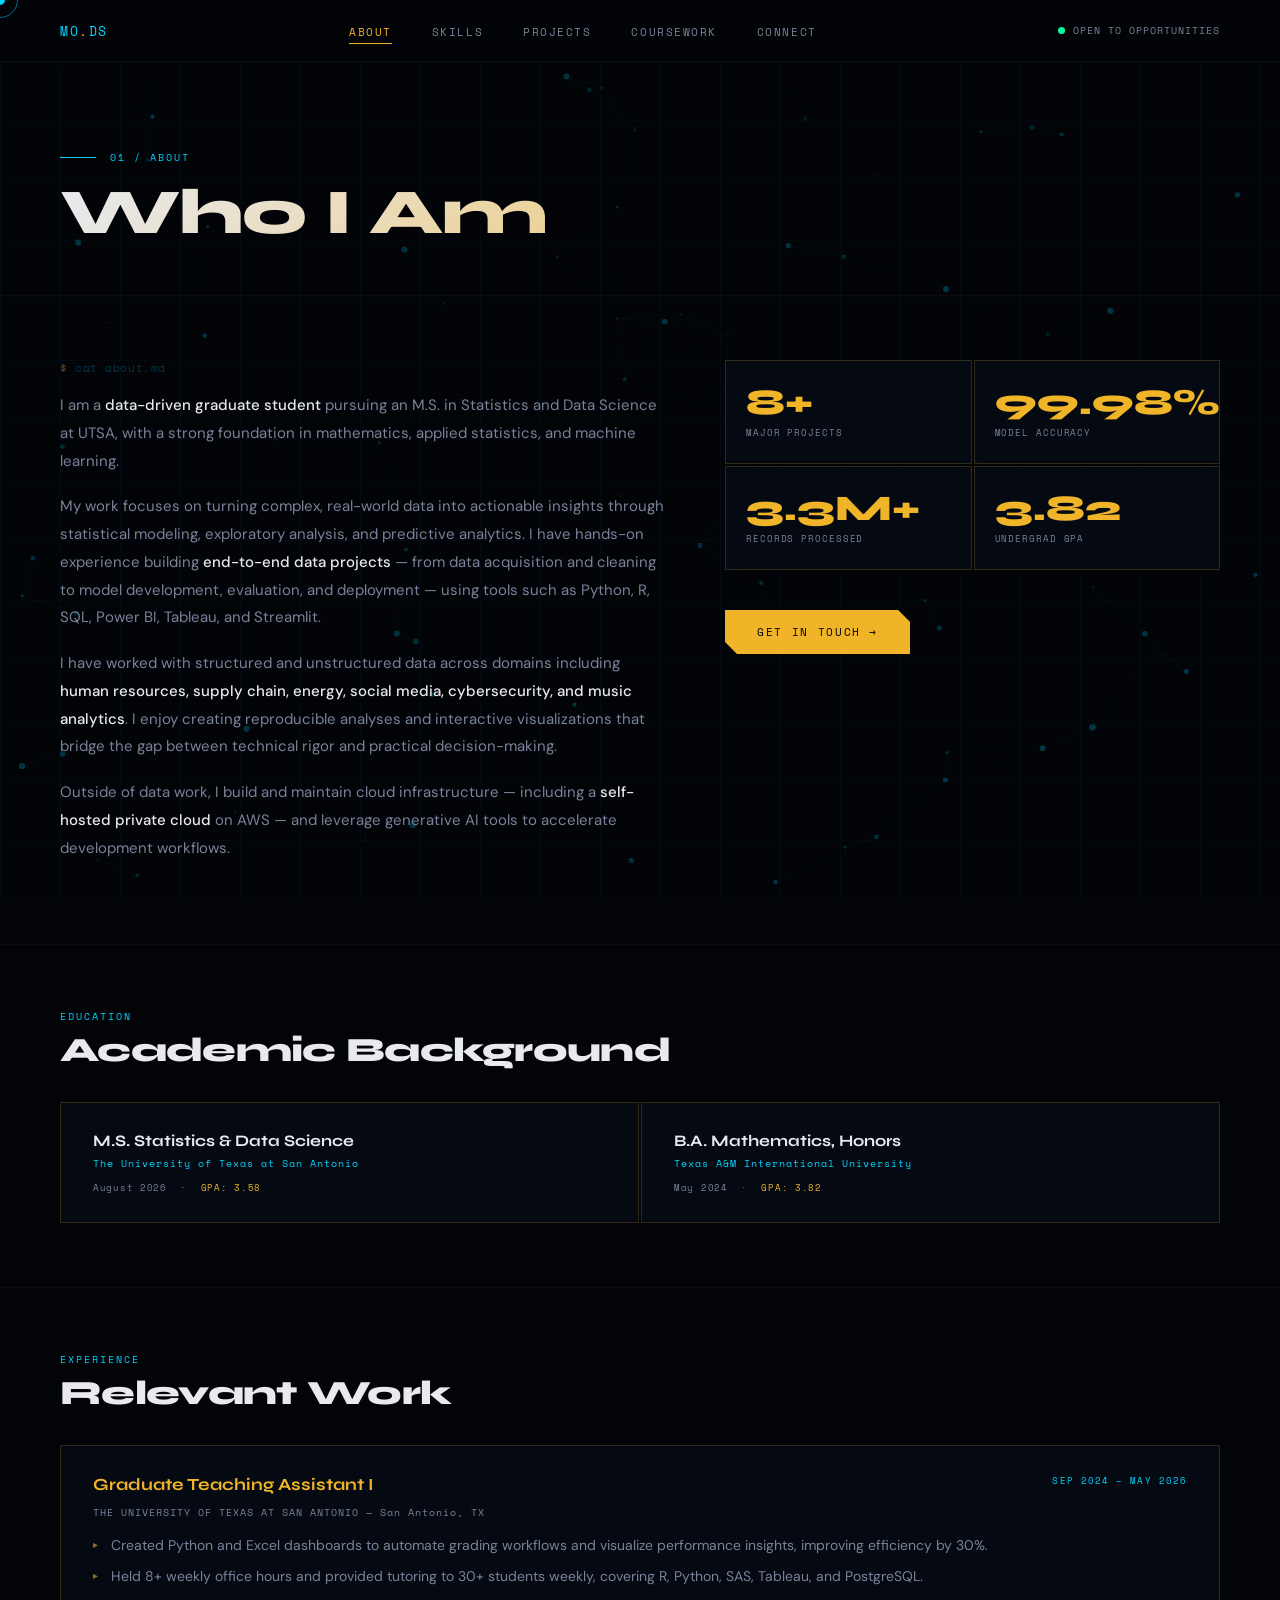
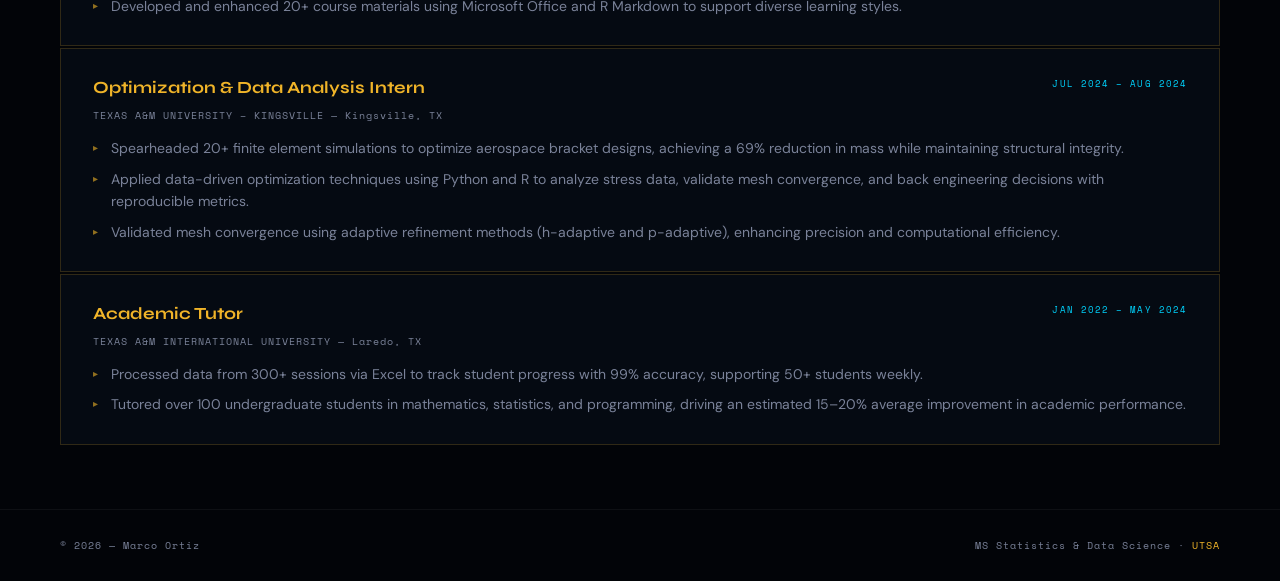
==== about.html @ 752fb4c9 "Add files via upload" ====
<!DOCTYPE html>
<html lang="en">
<head>
<meta charset="UTF-8">
<meta name="viewport" content="width=device-width, initial-scale=1.0">
<title>About — Marco Ortiz</title>
<link rel="stylesheet" href="style.css">
<style>
.about-grid { display: grid; grid-template-columns: 1.1fr 0.9fr; gap: 60px; align-items: start; }
.about-text p { font-size: 15px; line-height: 1.85; color: var(--text-dim); margin-bottom: 18px; }
.about-text p strong { color: var(--text); font-weight: 500; }

.stat-grid { display: grid; grid-template-columns: 1fr 1fr; gap: 2px; margin-bottom: 32px; }
.stat-card {
  background: var(--card-bg); border: 1px solid var(--border); padding: 24px 20px;
  position: relative; overflow: hidden; transition: border-color 0.3s;
}
.stat-card::before {
  content: ''; position: absolute; top: 0; left: 0; right: 0; height: 1px;
  background: linear-gradient(90deg, transparent, var(--gold), transparent);
  opacity: 0; transition: opacity 0.3s;
}
.stat-card:hover { border-color: rgba(240,180,41,0.35); }
.stat-card:hover::before { opacity: 1; }
.stat-num { font-family: 'Syne', sans-serif; font-size: 36px; font-weight: 800; color: var(--gold); line-height: 1; margin-bottom: 5px; }
.stat-desc { font-family: 'Space Mono', monospace; font-size: 9px; color: var(--text-dim); letter-spacing: 0.1em; text-transform: uppercase; }

/* Experience timeline */
.timeline { display: flex; flex-direction: column; gap: 2px; }
.tl-item {
  background: var(--card-bg); border: 1px solid var(--border);
  padding: 28px 32px; position: relative; overflow: hidden;
  transition: border-color 0.3s;
}
.tl-item::before {
  content: ''; position: absolute; left: 0; top: 0; bottom: 0; width: 3px;
  background: linear-gradient(180deg, var(--gold), var(--cyan));
  opacity: 0; transition: opacity 0.3s;
}
.tl-item:hover { border-color: rgba(240,180,41,0.3); }
.tl-item:hover::before { opacity: 1; }
.tl-header { display: flex; justify-content: space-between; align-items: flex-start; gap: 20px; margin-bottom: 10px; flex-wrap: wrap; }
.tl-role { font-family: 'Syne', sans-serif; font-size: 17px; font-weight: 700; color: var(--gold); }
.tl-date { font-family: 'Space Mono', monospace; font-size: 9px; color: var(--cyan); letter-spacing: 0.12em; white-space: nowrap; }
.tl-org { font-family: 'Space Mono', monospace; font-size: 10px; color: var(--text-dim); letter-spacing: 0.1em; margin-bottom: 14px; }
.tl-bullets { list-style: none; display: flex; flex-direction: column; gap: 8px; }
.tl-bullets li { font-size: 14px; line-height: 1.6; color: var(--text-dim); padding-left: 18px; position: relative; }
.tl-bullets li::before { content: '▸'; position: absolute; left: 0; color: var(--gold); opacity: 0.6; font-size: 10px; top: 3px; }

/* edu cards */
.edu-grid { display: grid; grid-template-columns: 1fr 1fr; gap: 2px; }
.edu-card {
  background: var(--card-bg); border: 1px solid var(--border); padding: 28px 32px;
  transition: border-color 0.3s;
}
.edu-card:hover { border-color: rgba(0,212,255,0.3); }
.edu-degree { font-family: 'Syne', sans-serif; font-size: 16px; font-weight: 700; color: var(--text); margin-bottom: 6px; }
.edu-school { font-family: 'Space Mono', monospace; font-size: 10px; color: var(--cyan); letter-spacing: 0.1em; margin-bottom: 10px; }
.edu-meta { font-family: 'Space Mono', monospace; font-size: 9px; color: var(--text-dim); letter-spacing: 0.08em; }
.edu-gpa { color: var(--gold); }

@media (max-width: 900px) {
  .about-grid, .edu-grid { grid-template-columns: 1fr; }
}
</style>
</head>
<body>
<canvas id="neural-canvas"></canvas>
<div class="grid-overlay"></div>
<div class="scanlines"></div>
<div class="cursor" id="cursor"></div>
<div class="cursor-ring" id="cursor-ring"></div>

<nav>
  <a href="index.html" class="nav-logo">MO<span>.</span>DS</a>
  <ul class="nav-links">
    <li><a href="about.html">About</a></li>
    <li><a href="skills.html">Skills</a></li>
    <li><a href="projects.html">Projects</a></li>
    <li><a href="coursework.html">Coursework</a></li>
    <li><a href="connect.html">Connect</a></li>
  </ul>
  <div class="status-dot"><div class="dot"></div>OPEN TO OPPORTUNITIES</div>
</nav>

<main>
  <div class="page-banner fade-in">
    <div class="eyebrow">01 / About</div>
    <h1>Who I Am</h1>
  </div>

  <!-- About + stats -->
  <div class="page-section fade-in">
    <div class="about-grid">
      <div class="about-text">
        <div class="terminal-line"><span class="prompt">$</span> cat about.md</div>
        <p>I am a <strong>data-driven graduate student</strong> pursuing an M.S. in Statistics and Data Science at UTSA, with a strong foundation in mathematics, applied statistics, and machine learning.</p>
        <p>My work focuses on turning complex, real-world data into actionable insights through statistical modeling, exploratory analysis, and predictive analytics. I have hands-on experience building <strong>end-to-end data projects</strong> — from data acquisition and cleaning to model development, evaluation, and deployment — using tools such as Python, R, SQL, Power BI, Tableau, and Streamlit.</p>
        <p>I have worked with structured and unstructured data across domains including <strong>human resources, supply chain, energy, social media, cybersecurity, and music analytics</strong>. I enjoy creating reproducible analyses and interactive visualizations that bridge the gap between technical rigor and practical decision-making.</p>
        <p>Outside of data work, I build and maintain cloud infrastructure — including a <strong>self-hosted private cloud</strong> on AWS — and leverage generative AI tools to accelerate development workflows.</p>
      </div>
      <div>
        <div class="stat-grid">
          <div class="stat-card"><div class="stat-num">8+</div><div class="stat-desc">Major Projects</div></div>
          <div class="stat-card"><div class="stat-num">99.98%</div><div class="stat-desc">Model Accuracy</div></div>
          <div class="stat-card"><div class="stat-num">3.3M+</div><div class="stat-desc">Records Processed</div></div>
          <div class="stat-card"><div class="stat-num">3.82</div><div class="stat-desc">Undergrad GPA</div></div>
        </div>
        <a href="connect.html" class="btn-primary" style="margin-top:8px">Get in Touch →</a>
      </div>
    </div>
  </div>

  <!-- Education -->
  <div class="page-section fade-in">
    <span class="section-label">Education</span>
    <h2 class="section-title">Academic Background</h2>
    <div class="edu-grid">
      <div class="edu-card">
        <div class="edu-degree">M.S. Statistics &amp; Data Science</div>
        <div class="edu-school">The University of Texas at San Antonio</div>
        <div class="edu-meta">August 2026 &nbsp;·&nbsp; <span class="edu-gpa">GPA: 3.58</span></div>
      </div>
      <div class="edu-card">
        <div class="edu-degree">B.A. Mathematics, Honors</div>
        <div class="edu-school">Texas A&amp;M International University</div>
        <div class="edu-meta">May 2024 &nbsp;·&nbsp; <span class="edu-gpa">GPA: 3.82</span></div>
      </div>
    </div>
  </div>

  <!-- Experience -->
  <div class="page-section fade-in">
    <span class="section-label">Experience</span>
    <h2 class="section-title">Relevant Work</h2>
    <div class="timeline">

      <div class="tl-item">
        <div class="tl-header">
          <div class="tl-role">Graduate Teaching Assistant I</div>
          <div class="tl-date">SEP 2024 – MAY 2026</div>
        </div>
        <div class="tl-org">THE UNIVERSITY OF TEXAS AT SAN ANTONIO — San Antonio, TX</div>
        <ul class="tl-bullets">
          <li>Created Python and Excel dashboards to automate grading workflows and visualize performance insights, improving efficiency by 30%.</li>
          <li>Held 8+ weekly office hours and provided tutoring to 30+ students weekly, covering R, Python, SAS, Tableau, and PostgreSQL.</li>
          <li>Developed and enhanced 20+ course materials using Microsoft Office and R Markdown to support diverse learning styles.</li>
        </ul>
      </div>

      <div class="tl-item">
        <div class="tl-header">
          <div class="tl-role">Optimization &amp; Data Analysis Intern</div>
          <div class="tl-date">JUL 2024 – AUG 2024</div>
        </div>
        <div class="tl-org">TEXAS A&amp;M UNIVERSITY – KINGSVILLE — Kingsville, TX</div>
        <ul class="tl-bullets">
          <li>Spearheaded 20+ finite element simulations to optimize aerospace bracket designs, achieving a 69% reduction in mass while maintaining structural integrity.</li>
          <li>Applied data-driven optimization techniques using Python and R to analyze stress data, validate mesh convergence, and back engineering decisions with reproducible metrics.</li>
          <li>Validated mesh convergence using adaptive refinement methods (h-adaptive and p-adaptive), enhancing precision and computational efficiency.</li>
        </ul>
      </div>

      <div class="tl-item">
        <div class="tl-header">
          <div class="tl-role">Academic Tutor</div>
          <div class="tl-date">JAN 2022 – MAY 2024</div>
        </div>
        <div class="tl-org">TEXAS A&amp;M INTERNATIONAL UNIVERSITY — Laredo, TX</div>
        <ul class="tl-bullets">
          <li>Processed data from 300+ sessions via Excel to track student progress with 99% accuracy, supporting 50+ students weekly.</li>
          <li>Tutored over 100 undergraduate students in mathematics, statistics, and programming, driving an estimated 15–20% average improvement in academic performance.</li>
        </ul>
      </div>

    </div>
  </div>
</main>

<footer>
  <p>© 2026 — Marco Ortiz</p>
  <p class="footer-right">MS Statistics &amp; Data Science · <span>UTSA</span></p>
</footer>
<script src="shared.js"></script>
</body>
</html>
---- style.css ----
@import url('https://fonts.googleapis.com/css2?family=Space+Mono:wght@400;700&family=Syne:wght@400;700;800&family=DM+Sans:wght@300;400;500&display=swap');

:root {
  --bg: #020408;
  --bg2: #060c14;
  --gold: #f0b429;
  --gold2: #ffd166;
  --cyan: #00d4ff;
  --green: #00ff9d;
  --text: #e8eaf0;
  --text-dim: #7a8299;
  --border: rgba(240,180,41,0.18);
  --border-cyan: rgba(0,212,255,0.15);
  --card-bg: rgba(6,12,20,0.85);
  --grid: rgba(0,212,255,0.04);
}

*, *::before, *::after { box-sizing: border-box; margin: 0; padding: 0; }
html { scroll-behavior: smooth; }

body {
  background: var(--bg);
  color: var(--text);
  font-family: 'DM Sans', sans-serif;
  overflow-x: hidden;
  cursor: none;
  min-height: 100vh;
}

/* ── CURSOR ── */
.cursor {
  position: fixed; width: 10px; height: 10px;
  background: var(--cyan); border-radius: 50%;
  pointer-events: none; z-index: 9999;
  transform: translate(-50%,-50%);
  mix-blend-mode: screen;
}
.cursor-ring {
  position: fixed; width: 36px; height: 36px;
  border: 1px solid rgba(0,212,255,0.5);
  border-radius: 50%; pointer-events: none;
  z-index: 9998; transform: translate(-50%,-50%);
  transition: width 0.2s, height 0.2s, border-color 0.2s;
}

/* ── BACKGROUND ── */
#neural-canvas {
  position: fixed; top: 0; left: 0;
  width: 100%; height: 100%; z-index: 0;
  opacity: 0.35; pointer-events: none;
}
.grid-overlay {
  position: fixed; inset: 0; z-index: 0;
  background-image:
    linear-gradient(var(--grid) 1px, transparent 1px),
    linear-gradient(90deg, var(--grid) 1px, transparent 1px);
  background-size: 60px 60px;
  pointer-events: none;
}
.scanlines {
  position: fixed; inset: 0; z-index: 1;
  background: repeating-linear-gradient(
    0deg, transparent, transparent 2px,
    rgba(0,0,0,0.04) 2px, rgba(0,0,0,0.04) 4px
  );
  pointer-events: none;
}

/* ── NAV ── */
nav {
  position: fixed; top: 0; left: 0; right: 0; z-index: 100;
  display: flex; align-items: center; justify-content: space-between;
  padding: 20px 60px;
  border-bottom: 1px solid rgba(0,212,255,0.08);
  background: rgba(2,4,8,0.9);
  backdrop-filter: blur(14px);
}
.nav-logo {
  font-family: 'Space Mono', monospace;
  font-size: 13px; color: var(--cyan);
  letter-spacing: 0.12em; text-decoration: none;
}
.nav-logo span { color: var(--gold); }
.nav-links { display: flex; gap: 40px; list-style: none; }
.nav-links a {
  font-family: 'Space Mono', monospace;
  font-size: 11px; color: var(--text-dim);
  text-decoration: none; letter-spacing: 0.14em;
  text-transform: uppercase; transition: color 0.2s;
  position: relative;
}
.nav-links a::after {
  content: ''; position: absolute; bottom: -4px; left: 0;
  width: 0; height: 1px; background: var(--gold);
  transition: width 0.3s;
}
.nav-links a:hover, .nav-links a.active { color: var(--gold); }
.nav-links a:hover::after, .nav-links a.active::after { width: 100%; }
.status-dot {
  display: flex; align-items: center; gap: 8px;
  font-family: 'Space Mono', monospace;
  font-size: 10px; color: var(--text-dim); letter-spacing: 0.1em;
}
.dot { width: 7px; height: 7px; background: var(--green); border-radius: 50%; animation: pulse 2s infinite; }
@keyframes pulse {
  0%,100% { box-shadow: 0 0 0 0 rgba(0,255,157,0.5); }
  50% { box-shadow: 0 0 0 6px rgba(0,255,157,0); }
}

/* ── PAGE WRAPPER ── */
main { position: relative; z-index: 2; padding-top: 80px; }

/* ── PAGE HERO BANNER ── */
.page-banner {
  padding: 70px 60px 50px;
  border-bottom: 1px solid rgba(255,255,255,0.04);
}
.page-banner .eyebrow {
  font-family: 'Space Mono', monospace;
  font-size: 10px; color: var(--cyan);
  letter-spacing: 0.2em; text-transform: uppercase;
  margin-bottom: 16px;
  display: flex; align-items: center; gap: 14px;
}
.page-banner .eyebrow::before {
  content: ''; display: block; width: 36px; height: 1px; background: var(--cyan);
}
.page-banner h1 {
  font-family: 'Syne', sans-serif;
  font-size: clamp(40px, 5vw, 72px);
  font-weight: 800; letter-spacing: -0.02em;
  line-height: 1;
  background: linear-gradient(135deg, var(--text) 0%, var(--gold) 100%);
  -webkit-background-clip: text; -webkit-text-fill-color: transparent;
  background-clip: text;
}

/* ── SECTION ── */
.page-section { padding: 64px 60px; }
.page-section + .page-section { border-top: 1px solid rgba(255,255,255,0.04); }

.section-label {
  font-family: 'Space Mono', monospace;
  font-size: 10px; color: var(--cyan);
  letter-spacing: 0.2em; text-transform: uppercase;
  display: block; margin-bottom: 6px;
}
.section-title {
  font-family: 'Syne', sans-serif;
  font-size: clamp(22px, 2.8vw, 34px);
  font-weight: 800; letter-spacing: -0.02em;
  color: var(--text); margin-bottom: 32px;
}

/* ── CARDS ── */
.card {
  background: var(--card-bg);
  border: 1px solid var(--border);
  padding: 32px;
  position: relative; overflow: hidden;
  transition: border-color 0.3s, transform 0.3s;
}
.card:hover { border-color: rgba(240,180,41,0.35); transform: translateY(-3px); }
.card::before {
  content: ''; position: absolute; top: 0; left: -100%;
  width: 100%; height: 1px;
  background: linear-gradient(90deg, transparent, var(--cyan), transparent);
  transition: left 0.6s;
}
.card:hover::before { left: 100%; }

/* ── BUTTONS ── */
.btn-primary {
  font-family: 'Space Mono', monospace;
  font-size: 11px; letter-spacing: 0.15em; text-transform: uppercase;
  color: var(--bg); background: var(--gold);
  border: none; padding: 14px 32px;
  cursor: pointer; text-decoration: none;
  display: inline-flex; align-items: center; gap: 10px;
  transition: all 0.2s;
  clip-path: polygon(0 0, calc(100% - 12px) 0, 100% 12px, 100% 100%, 12px 100%, 0 calc(100% - 12px));
}
.btn-primary:hover { background: var(--gold2); transform: translateY(-2px); }
.btn-secondary {
  font-family: 'Space Mono', monospace;
  font-size: 11px; letter-spacing: 0.15em; text-transform: uppercase;
  color: var(--text-dim); background: transparent;
  border: 1px solid rgba(255,255,255,0.12); padding: 14px 32px;
  cursor: pointer; text-decoration: none;
  display: inline-flex; align-items: center; gap: 10px;
  transition: all 0.2s;
}
.btn-secondary:hover { border-color: var(--cyan); color: var(--cyan); }

/* ── TECH CHIP ── */
.tech-chip {
  font-family: 'Space Mono', monospace;
  font-size: 8px; letter-spacing: 0.1em; text-transform: uppercase;
  color: rgba(0,212,255,0.6);
  border: 1px solid rgba(0,212,255,0.2);
  padding: 3px 10px;
}

/* ── TERMINAL ── */
.terminal-line {
  font-family: 'Space Mono', monospace;
  font-size: 11px; color: rgba(0,212,255,0.25);
  letter-spacing: 0.05em; margin-bottom: 16px;
}
.terminal-line .prompt { color: rgba(240,180,41,0.4); }

/* ── FOOTER ── */
footer {
  padding: 28px 60px;
  border-top: 1px solid rgba(255,255,255,0.05);
  display: flex; justify-content: space-between; align-items: center;
  position: relative; z-index: 2;
}
footer p {
  font-family: 'Space Mono', monospace;
  font-size: 10px; color: var(--text-dim); letter-spacing: 0.1em;
}
footer .footer-right span { color: var(--gold); }

/* ── FADE ANIM ── */
.fade-in {
  opacity: 0; transform: translateY(20px);
  transition: opacity 0.7s ease, transform 0.7s ease;
}
.fade-in.visible { opacity: 1; transform: translateY(0); }

@keyframes fadeUp {
  from { opacity: 0; transform: translateY(24px); }
  to { opacity: 1; transform: translateY(0); }
}

/* ── RESPONSIVE ── */
@media (max-width: 900px) {
  nav { padding: 16px 20px; }
  .nav-links { gap: 18px; }
  .page-banner, .page-section { padding-left: 20px; padding-right: 20px; }
  footer { padding: 20px; flex-direction: column; gap: 10px; text-align: center; }
}
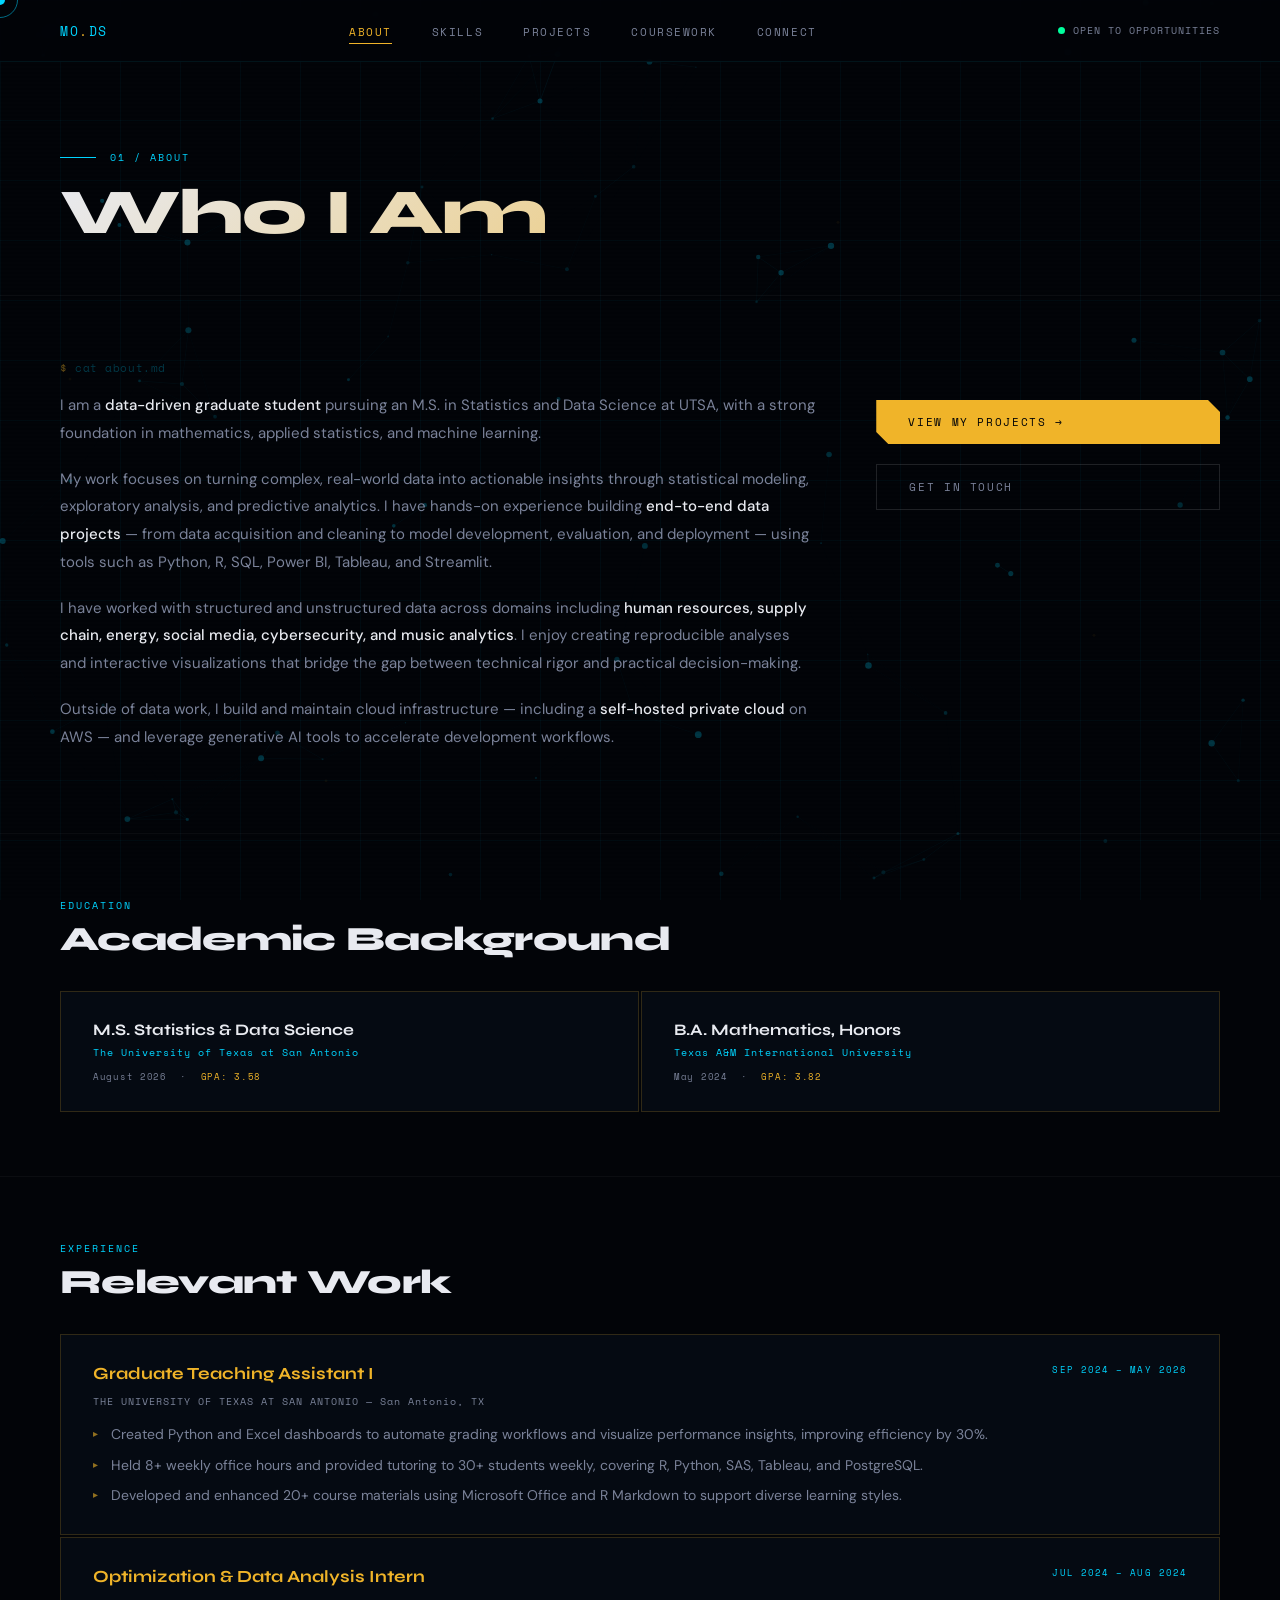
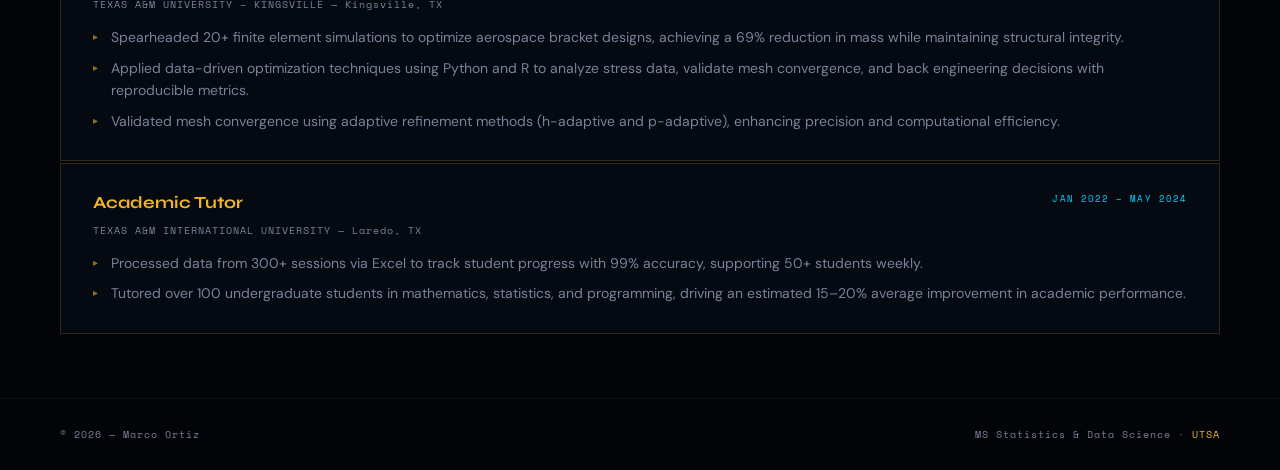
==== commit cd7cab83: "Update about.html" ====
--- a/about.html
+++ b/about.html
@@ -6,7 +6,7 @@
 <title>About — Marco Ortiz</title>
 <link rel="stylesheet" href="style.css">
 <style>
-.about-grid { display: grid; grid-template-columns: 1.1fr 0.9fr; gap: 60px; align-items: start; }
+.about-grid { display: grid; grid-template-columns: 1.1fr 0.5fr; gap: 60px; align-items: start; }
 .about-text p { font-size: 15px; line-height: 1.85; color: var(--text-dim); margin-bottom: 18px; }
 .about-text p strong { color: var(--text); font-weight: 500; }
 
@@ -99,14 +99,9 @@
         <p>I have worked with structured and unstructured data across domains including <strong>human resources, supply chain, energy, social media, cybersecurity, and music analytics</strong>. I enjoy creating reproducible analyses and interactive visualizations that bridge the gap between technical rigor and practical decision-making.</p>
         <p>Outside of data work, I build and maintain cloud infrastructure — including a <strong>self-hosted private cloud</strong> on AWS — and leverage generative AI tools to accelerate development workflows.</p>
       </div>
-      <div>
-        <div class="stat-grid">
-          <div class="stat-card"><div class="stat-num">8+</div><div class="stat-desc">Major Projects</div></div>
-          <div class="stat-card"><div class="stat-num">99.98%</div><div class="stat-desc">Model Accuracy</div></div>
-          <div class="stat-card"><div class="stat-num">3.3M+</div><div class="stat-desc">Records Processed</div></div>
-          <div class="stat-card"><div class="stat-num">3.82</div><div class="stat-desc">Undergrad GPA</div></div>
-        </div>
-        <a href="connect.html" class="btn-primary" style="margin-top:8px">Get in Touch →</a>
+      <div style="display:flex;flex-direction:column;gap:20px;padding-top:40px">
+        <a href="projects.html" class="btn-primary">View My Projects →</a>
+        <a href="connect.html" class="btn-secondary">Get in Touch</a>
       </div>
     </div>
   </div>
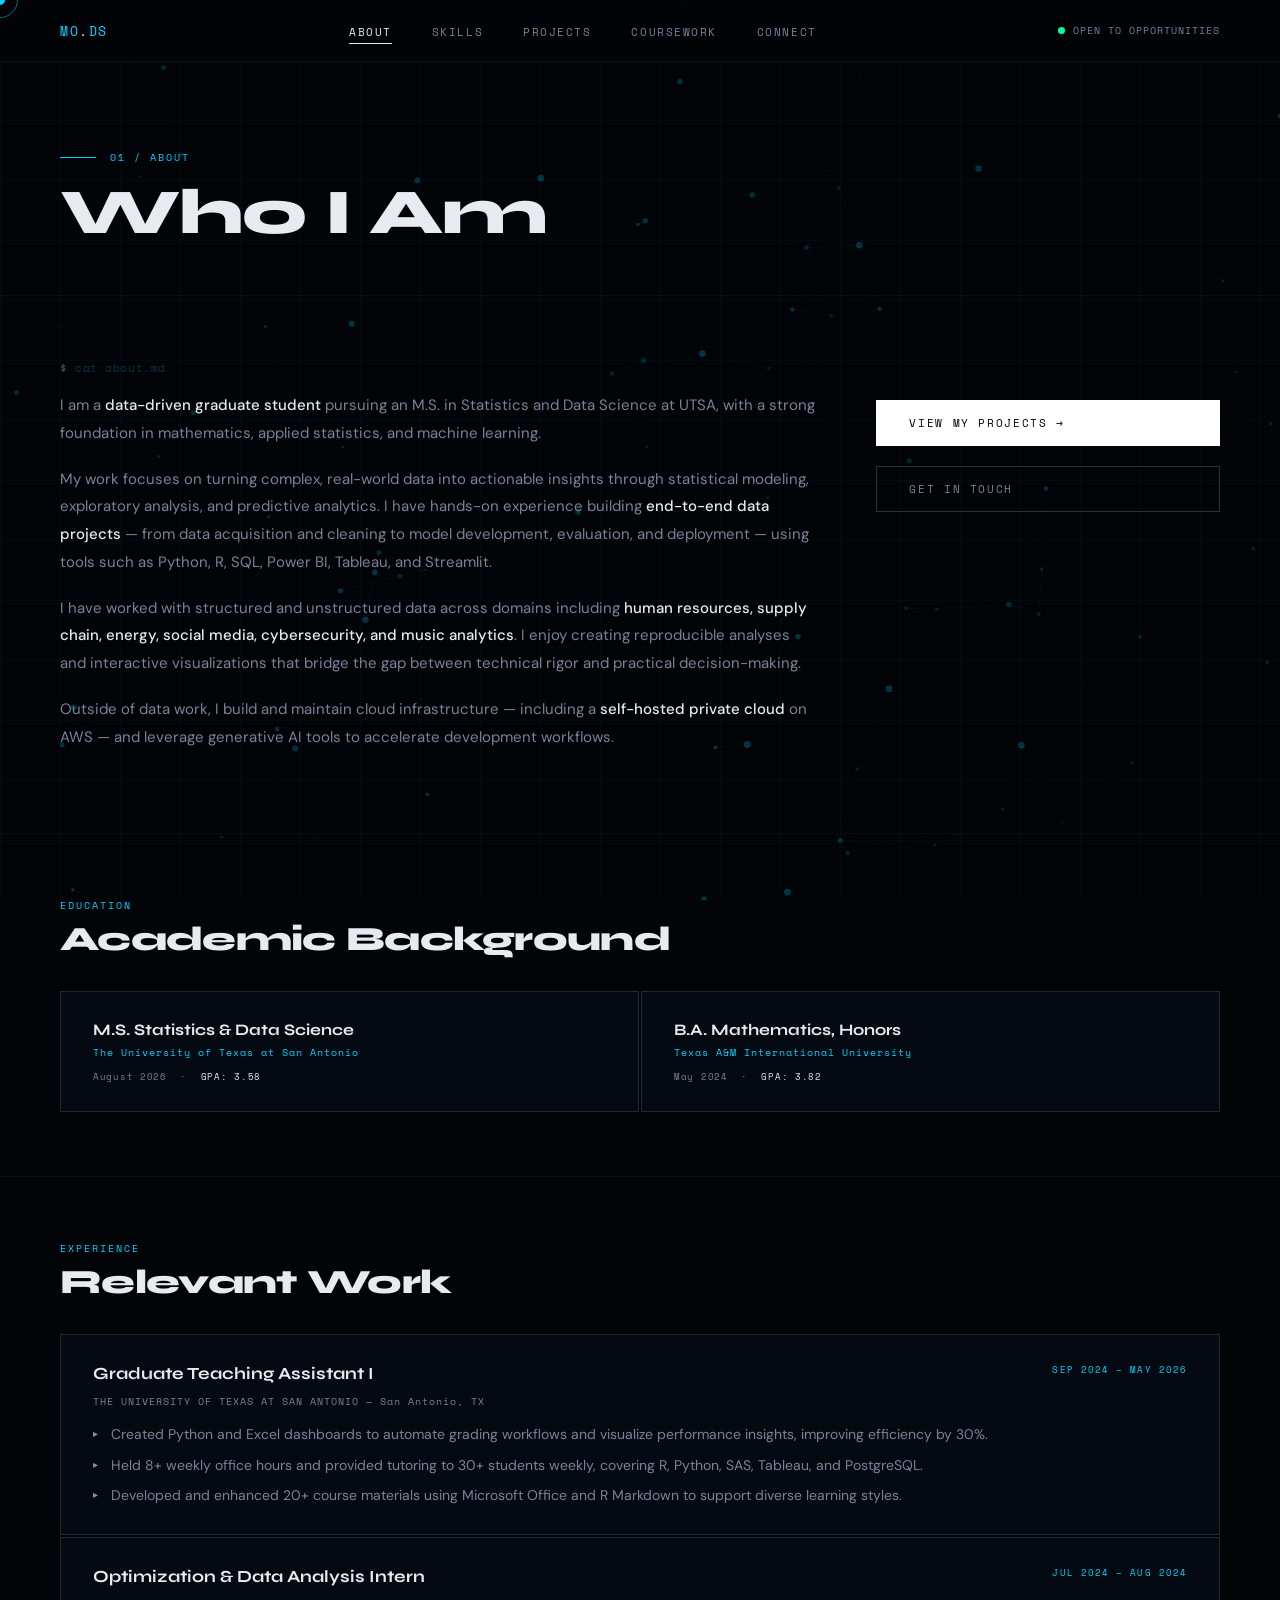
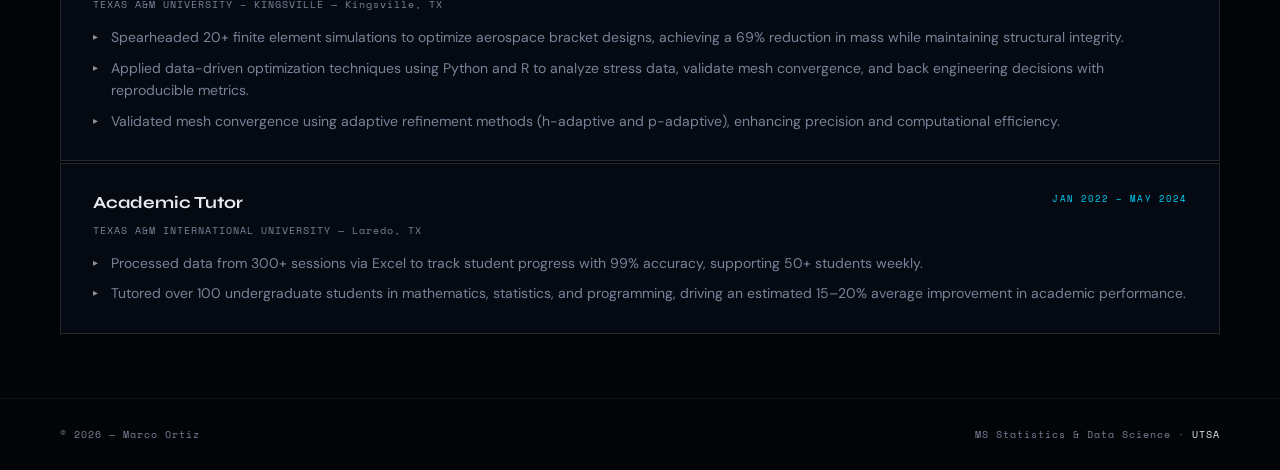
==== commit 0e5051cd: "Update about.html" ====
--- a/about.html
+++ b/about.html
@@ -17,12 +17,12 @@
 }
 .stat-card::before {
   content: ''; position: absolute; top: 0; left: 0; right: 0; height: 1px;
-  background: linear-gradient(90deg, transparent, var(--gold), transparent);
+  background: linear-gradient(90deg, transparent, var(--text), transparent);
   opacity: 0; transition: opacity 0.3s;
 }
-.stat-card:hover { border-color: rgba(240,180,41,0.35); }
+.stat-card:hover { border-color: rgba(255,255,255,0.25); }
 .stat-card:hover::before { opacity: 1; }
-.stat-num { font-family: 'Syne', sans-serif; font-size: 36px; font-weight: 800; color: var(--gold); line-height: 1; margin-bottom: 5px; }
+.stat-num { font-family: 'Syne', sans-serif; font-size: 36px; font-weight: 800; color: var(--text); line-height: 1; margin-bottom: 5px; }
 .stat-desc { font-family: 'Space Mono', monospace; font-size: 9px; color: var(--text-dim); letter-spacing: 0.1em; text-transform: uppercase; }
 
 /* Experience timeline */
@@ -34,18 +34,18 @@
 }
 .tl-item::before {
   content: ''; position: absolute; left: 0; top: 0; bottom: 0; width: 3px;
-  background: linear-gradient(180deg, var(--gold), var(--cyan));
+  background: linear-gradient(180deg, var(--text), var(--cyan));
   opacity: 0; transition: opacity 0.3s;
 }
-.tl-item:hover { border-color: rgba(240,180,41,0.3); }
+.tl-item:hover { border-color: rgba(255,255,255,0.2); }
 .tl-item:hover::before { opacity: 1; }
 .tl-header { display: flex; justify-content: space-between; align-items: flex-start; gap: 20px; margin-bottom: 10px; flex-wrap: wrap; }
-.tl-role { font-family: 'Syne', sans-serif; font-size: 17px; font-weight: 700; color: var(--gold); }
+.tl-role { font-family: 'Syne', sans-serif; font-size: 17px; font-weight: 700; color: var(--text); }
 .tl-date { font-family: 'Space Mono', monospace; font-size: 9px; color: var(--cyan); letter-spacing: 0.12em; white-space: nowrap; }
 .tl-org { font-family: 'Space Mono', monospace; font-size: 10px; color: var(--text-dim); letter-spacing: 0.1em; margin-bottom: 14px; }
 .tl-bullets { list-style: none; display: flex; flex-direction: column; gap: 8px; }
 .tl-bullets li { font-size: 14px; line-height: 1.6; color: var(--text-dim); padding-left: 18px; position: relative; }
-.tl-bullets li::before { content: '▸'; position: absolute; left: 0; color: var(--gold); opacity: 0.6; font-size: 10px; top: 3px; }
+.tl-bullets li::before { content: '▸'; position: absolute; left: 0; color: var(--text); opacity: 0.6; font-size: 10px; top: 3px; }
 
 /* edu cards */
 .edu-grid { display: grid; grid-template-columns: 1fr 1fr; gap: 2px; }
@@ -57,7 +57,7 @@
 .edu-degree { font-family: 'Syne', sans-serif; font-size: 16px; font-weight: 700; color: var(--text); margin-bottom: 6px; }
 .edu-school { font-family: 'Space Mono', monospace; font-size: 10px; color: var(--cyan); letter-spacing: 0.1em; margin-bottom: 10px; }
 .edu-meta { font-family: 'Space Mono', monospace; font-size: 9px; color: var(--text-dim); letter-spacing: 0.08em; }
-.edu-gpa { color: var(--gold); }
+.edu-gpa { color: var(--text); }
 
 @media (max-width: 900px) {
   .about-grid, .edu-grid { grid-template-columns: 1fr; }
--- a/style.css
+++ b/style.css
@@ -3,13 +3,13 @@
 :root {
   --bg: #020408;
   --bg2: #060c14;
-  --gold: #f0b429;
-  --gold2: #ffd166;
+  --gold: #ffffff;
+  --gold2: #e8eaf0;
   --cyan: #00d4ff;
   --green: #00ff9d;
   --text: #e8eaf0;
   --text-dim: #7a8299;
-  --border: rgba(240,180,41,0.18);
+  --border: rgba(255,255,255,0.12);
   --border-cyan: rgba(0,212,255,0.15);
   --card-bg: rgba(6,12,20,0.85);
   --grid: rgba(0,212,255,0.04);
@@ -80,7 +80,7 @@
   font-size: 13px; color: var(--cyan);
   letter-spacing: 0.12em; text-decoration: none;
 }
-.nav-logo span { color: var(--gold); }
+.nav-logo span { color: var(--text); }
 .nav-links { display: flex; gap: 40px; list-style: none; }
 .nav-links a {
   font-family: 'Space Mono', monospace;
@@ -91,10 +91,10 @@
 }
 .nav-links a::after {
   content: ''; position: absolute; bottom: -4px; left: 0;
-  width: 0; height: 1px; background: var(--gold);
+  width: 0; height: 1px; background: var(--text);
   transition: width 0.3s;
 }
-.nav-links a:hover, .nav-links a.active { color: var(--gold); }
+.nav-links a:hover, .nav-links a.active { color: var(--text); }
 .nav-links a:hover::after, .nav-links a.active::after { width: 100%; }
 .status-dot {
   display: flex; align-items: center; gap: 8px;
@@ -130,9 +130,7 @@
   font-size: clamp(40px, 5vw, 72px);
   font-weight: 800; letter-spacing: -0.02em;
   line-height: 1;
-  background: linear-gradient(135deg, var(--text) 0%, var(--gold) 100%);
-  -webkit-background-clip: text; -webkit-text-fill-color: transparent;
-  background-clip: text;
+  color: var(--text);
 }
 
 /* ── SECTION ── */
@@ -160,7 +158,7 @@
   position: relative; overflow: hidden;
   transition: border-color 0.3s, transform 0.3s;
 }
-.card:hover { border-color: rgba(240,180,41,0.35); transform: translateY(-3px); }
+.card:hover { border-color: rgba(255,255,255,0.3); transform: translateY(-3px); }
 .card::before {
   content: ''; position: absolute; top: 0; left: -100%;
   width: 100%; height: 1px;
@@ -173,24 +171,23 @@
 .btn-primary {
   font-family: 'Space Mono', monospace;
   font-size: 11px; letter-spacing: 0.15em; text-transform: uppercase;
-  color: var(--bg); background: var(--gold);
-  border: none; padding: 14px 32px;
+  color: var(--bg); background: #ffffff;
+  border: 1px solid #ffffff; padding: 14px 32px;
   cursor: pointer; text-decoration: none;
   display: inline-flex; align-items: center; gap: 10px;
   transition: all 0.2s;
-  clip-path: polygon(0 0, calc(100% - 12px) 0, 100% 12px, 100% 100%, 12px 100%, 0 calc(100% - 12px));
-}
-.btn-primary:hover { background: var(--gold2); transform: translateY(-2px); }
+}
+.btn-primary:hover { background: #e8eaf0; border-color: #e8eaf0; transform: translateY(-2px); }
 .btn-secondary {
   font-family: 'Space Mono', monospace;
   font-size: 11px; letter-spacing: 0.15em; text-transform: uppercase;
   color: var(--text-dim); background: transparent;
-  border: 1px solid rgba(255,255,255,0.12); padding: 14px 32px;
+  border: 1px solid rgba(255,255,255,0.18); padding: 14px 32px;
   cursor: pointer; text-decoration: none;
   display: inline-flex; align-items: center; gap: 10px;
   transition: all 0.2s;
 }
-.btn-secondary:hover { border-color: var(--cyan); color: var(--cyan); }
+.btn-secondary:hover { border-color: var(--text); color: var(--text); }
 
 /* ── TECH CHIP ── */
 .tech-chip {
@@ -207,7 +204,7 @@
   font-size: 11px; color: rgba(0,212,255,0.25);
   letter-spacing: 0.05em; margin-bottom: 16px;
 }
-.terminal-line .prompt { color: rgba(240,180,41,0.4); }
+.terminal-line .prompt { color: rgba(255,255,255,0.3); }
 
 /* ── FOOTER ── */
 footer {
@@ -220,7 +217,7 @@
   font-family: 'Space Mono', monospace;
   font-size: 10px; color: var(--text-dim); letter-spacing: 0.1em;
 }
-footer .footer-right span { color: var(--gold); }
+footer .footer-right span { color: var(--text); }
 
 /* ── FADE ANIM ── */
 .fade-in {
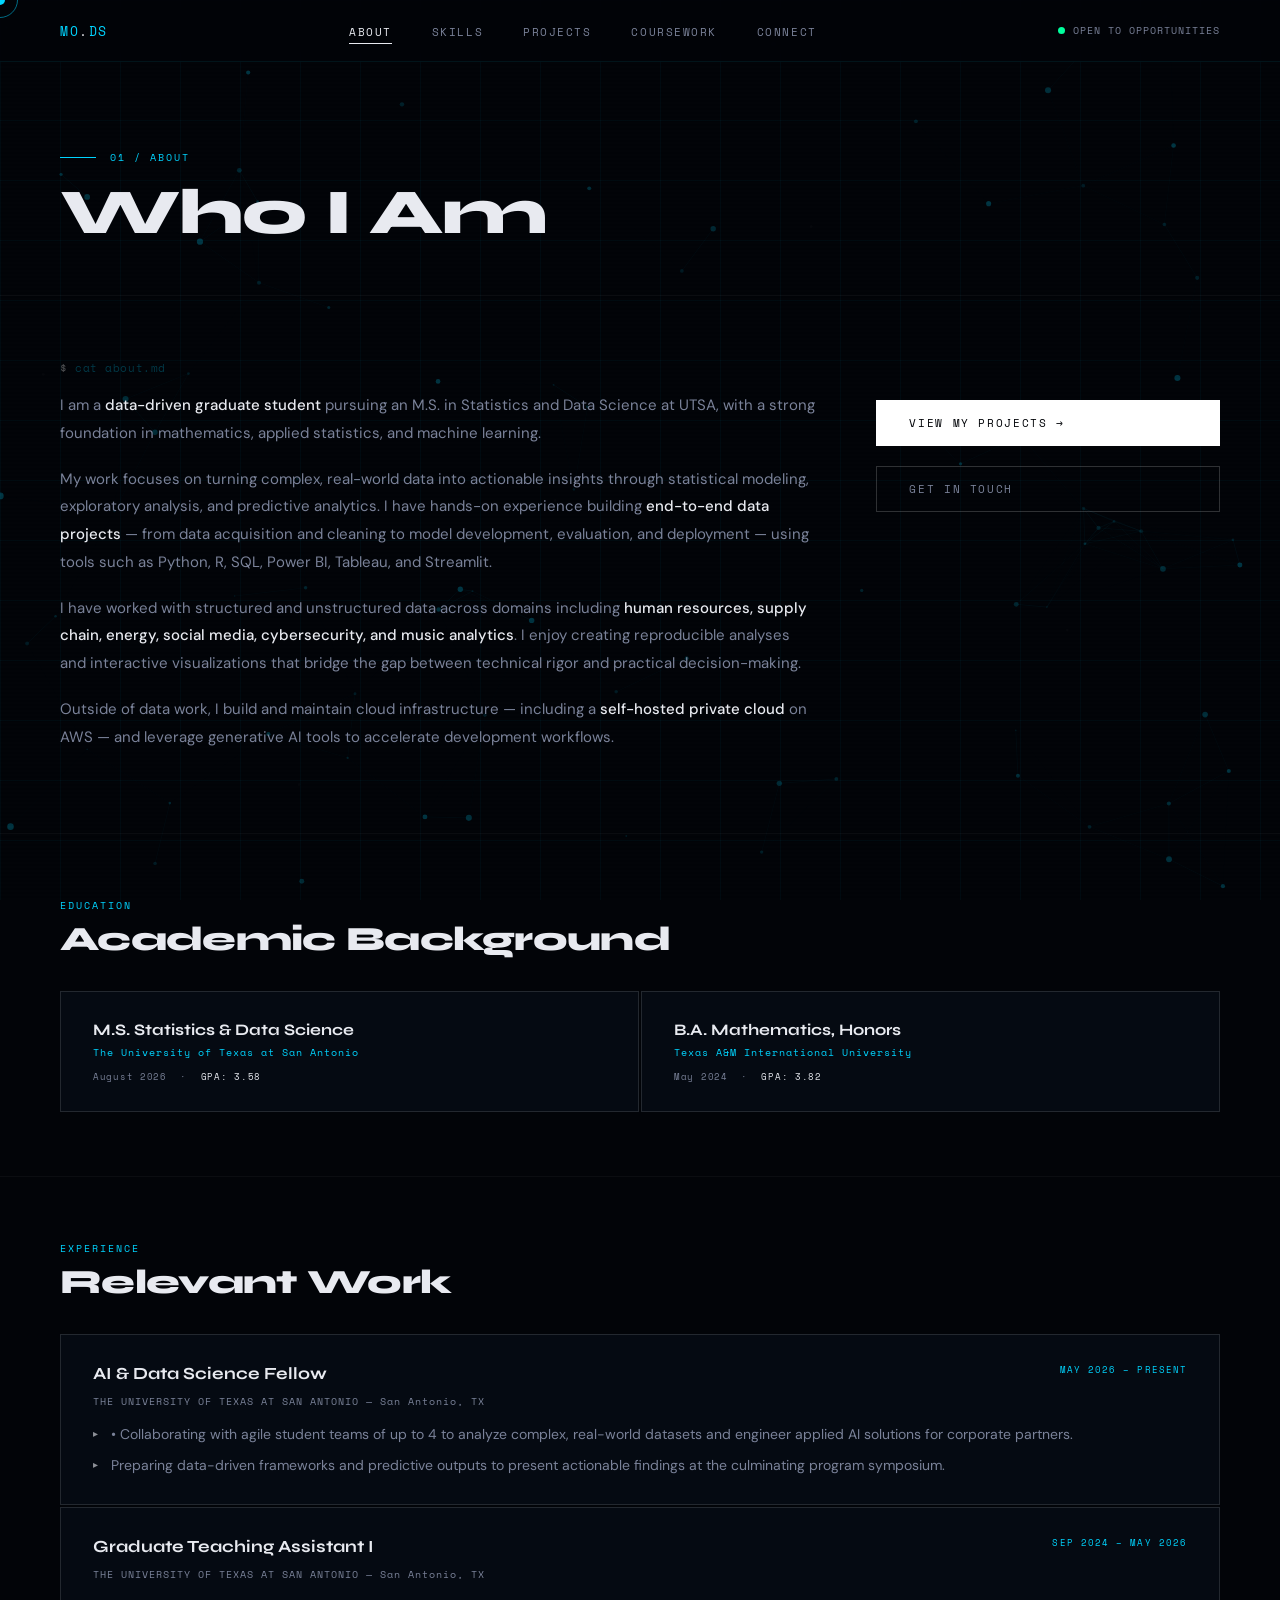
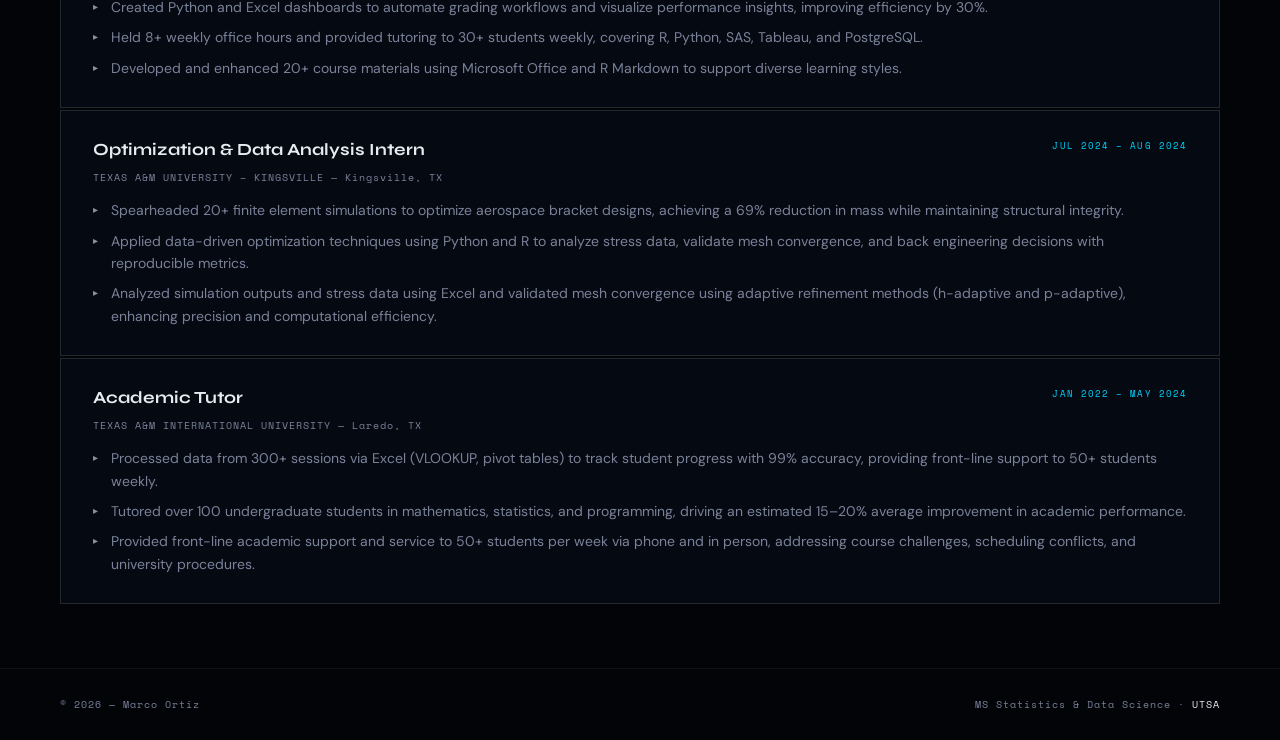
==== commit 20f807fa: "Update about.html" ====
--- a/about.html
+++ b/about.html
@@ -130,6 +130,19 @@
     <h2 class="section-title">Relevant Work</h2>
     <div class="timeline">
 
+
+        <div class="tl-item">
+          <div class="tl-header">
+            <div class="tl-role">AI &amp; Data Science Fellow</div>
+          <div class="tl-date">MAY 2026 – PRESENT</div>
+        </div>
+        <div class="tl-org">THE UNIVERSITY OF TEXAS AT SAN ANTONIO — San Antonio, TX</div>
+        <ul class="tl-bullets">
+          <li>• Collaborating with agile student teams of up to 4 to analyze complex, real-world datasets and engineer applied AI solutions for corporate partners.</li>
+          <li>Preparing data-driven frameworks and predictive outputs to present actionable findings at the culminating program symposium.</li>
+        </ul>
+      </div>
+      
       <div class="tl-item">
         <div class="tl-header">
           <div class="tl-role">Graduate Teaching Assistant I</div>
@@ -152,7 +165,7 @@
         <ul class="tl-bullets">
           <li>Spearheaded 20+ finite element simulations to optimize aerospace bracket designs, achieving a 69% reduction in mass while maintaining structural integrity.</li>
           <li>Applied data-driven optimization techniques using Python and R to analyze stress data, validate mesh convergence, and back engineering decisions with reproducible metrics.</li>
-          <li>Validated mesh convergence using adaptive refinement methods (h-adaptive and p-adaptive), enhancing precision and computational efficiency.</li>
+          <li>Analyzed simulation outputs and stress data using Excel and validated mesh convergence using adaptive refinement methods (h-adaptive and p-adaptive), enhancing precision and computational efficiency.</li>
         </ul>
       </div>
 
@@ -163,8 +176,9 @@
         </div>
         <div class="tl-org">TEXAS A&amp;M INTERNATIONAL UNIVERSITY — Laredo, TX</div>
         <ul class="tl-bullets">
-          <li>Processed data from 300+ sessions via Excel to track student progress with 99% accuracy, supporting 50+ students weekly.</li>
+          <li>Processed data from 300+ sessions via Excel (VLOOKUP, pivot tables) to track student progress with 99% accuracy, providing front-line support to 50+ students weekly.</li>
           <li>Tutored over 100 undergraduate students in mathematics, statistics, and programming, driving an estimated 15–20% average improvement in academic performance.</li>
+          <li>Provided front-line academic support and service to 50+ students per week via phone and in person, addressing course challenges, scheduling conflicts, and university procedures.</li>
         </ul>
       </div>
 
--- a/style.css
+++ b/style.css
@@ -189,6 +189,14 @@
 }
 .btn-secondary:hover { border-color: var(--text); color: var(--text); }
 
+/* ── PROJECT LINKS ── */
+.project-links {
+  display: flex;
+  gap: 20px;
+  margin-top: auto;
+  flex-wrap: wrap;
+}
+
 /* ── TECH CHIP ── */
 .tech-chip {
   font-family: 'Space Mono', monospace;
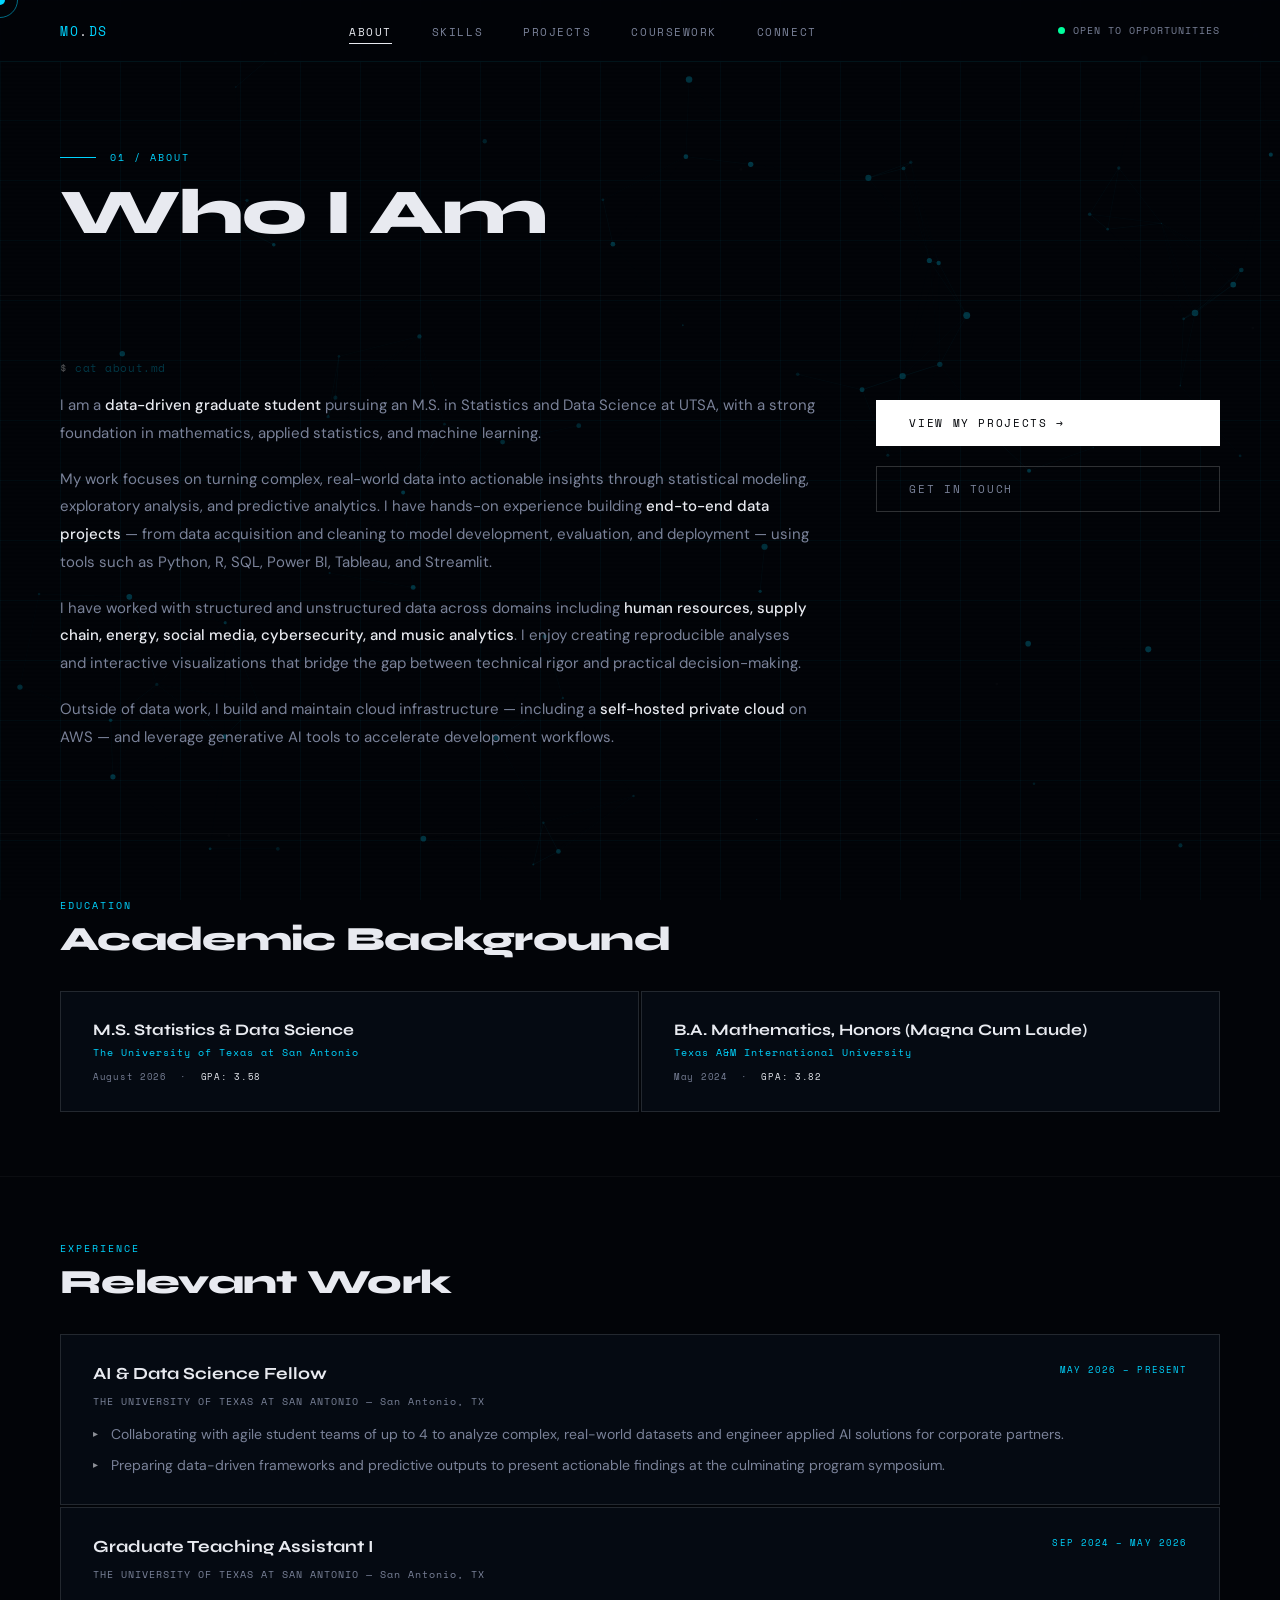
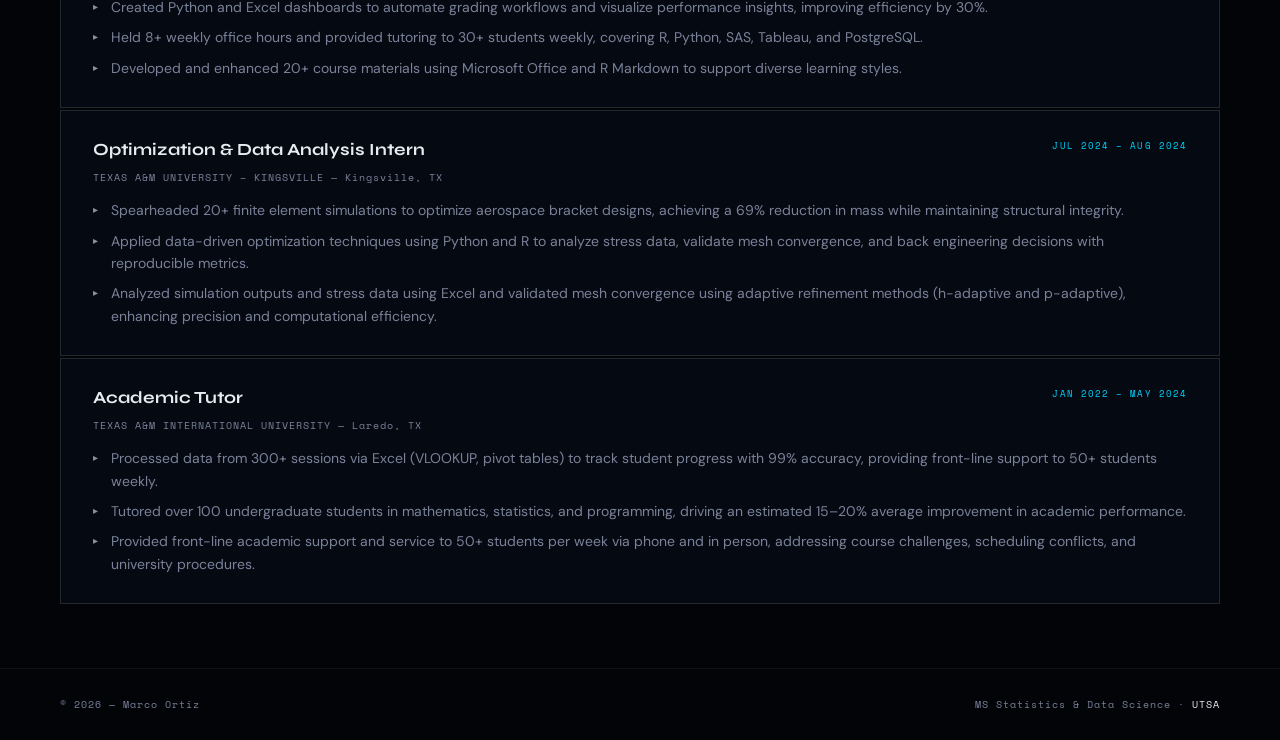
==== commit 2c1d4564: "Update about.html" ====
--- a/about.html
+++ b/about.html
@@ -117,7 +117,7 @@
         <div class="edu-meta">August 2026 &nbsp;·&nbsp; <span class="edu-gpa">GPA: 3.58</span></div>
       </div>
       <div class="edu-card">
-        <div class="edu-degree">B.A. Mathematics, Honors</div>
+        <div class="edu-degree">B.A. Mathematics, Honors (Magna Cum Laude)</div>
         <div class="edu-school">Texas A&amp;M International University</div>
         <div class="edu-meta">May 2024 &nbsp;·&nbsp; <span class="edu-gpa">GPA: 3.82</span></div>
       </div>
@@ -138,7 +138,7 @@
         </div>
         <div class="tl-org">THE UNIVERSITY OF TEXAS AT SAN ANTONIO — San Antonio, TX</div>
         <ul class="tl-bullets">
-          <li>• Collaborating with agile student teams of up to 4 to analyze complex, real-world datasets and engineer applied AI solutions for corporate partners.</li>
+          <li>Collaborating with agile student teams of up to 4 to analyze complex, real-world datasets and engineer applied AI solutions for corporate partners.</li>
           <li>Preparing data-driven frameworks and predictive outputs to present actionable findings at the culminating program symposium.</li>
         </ul>
       </div>
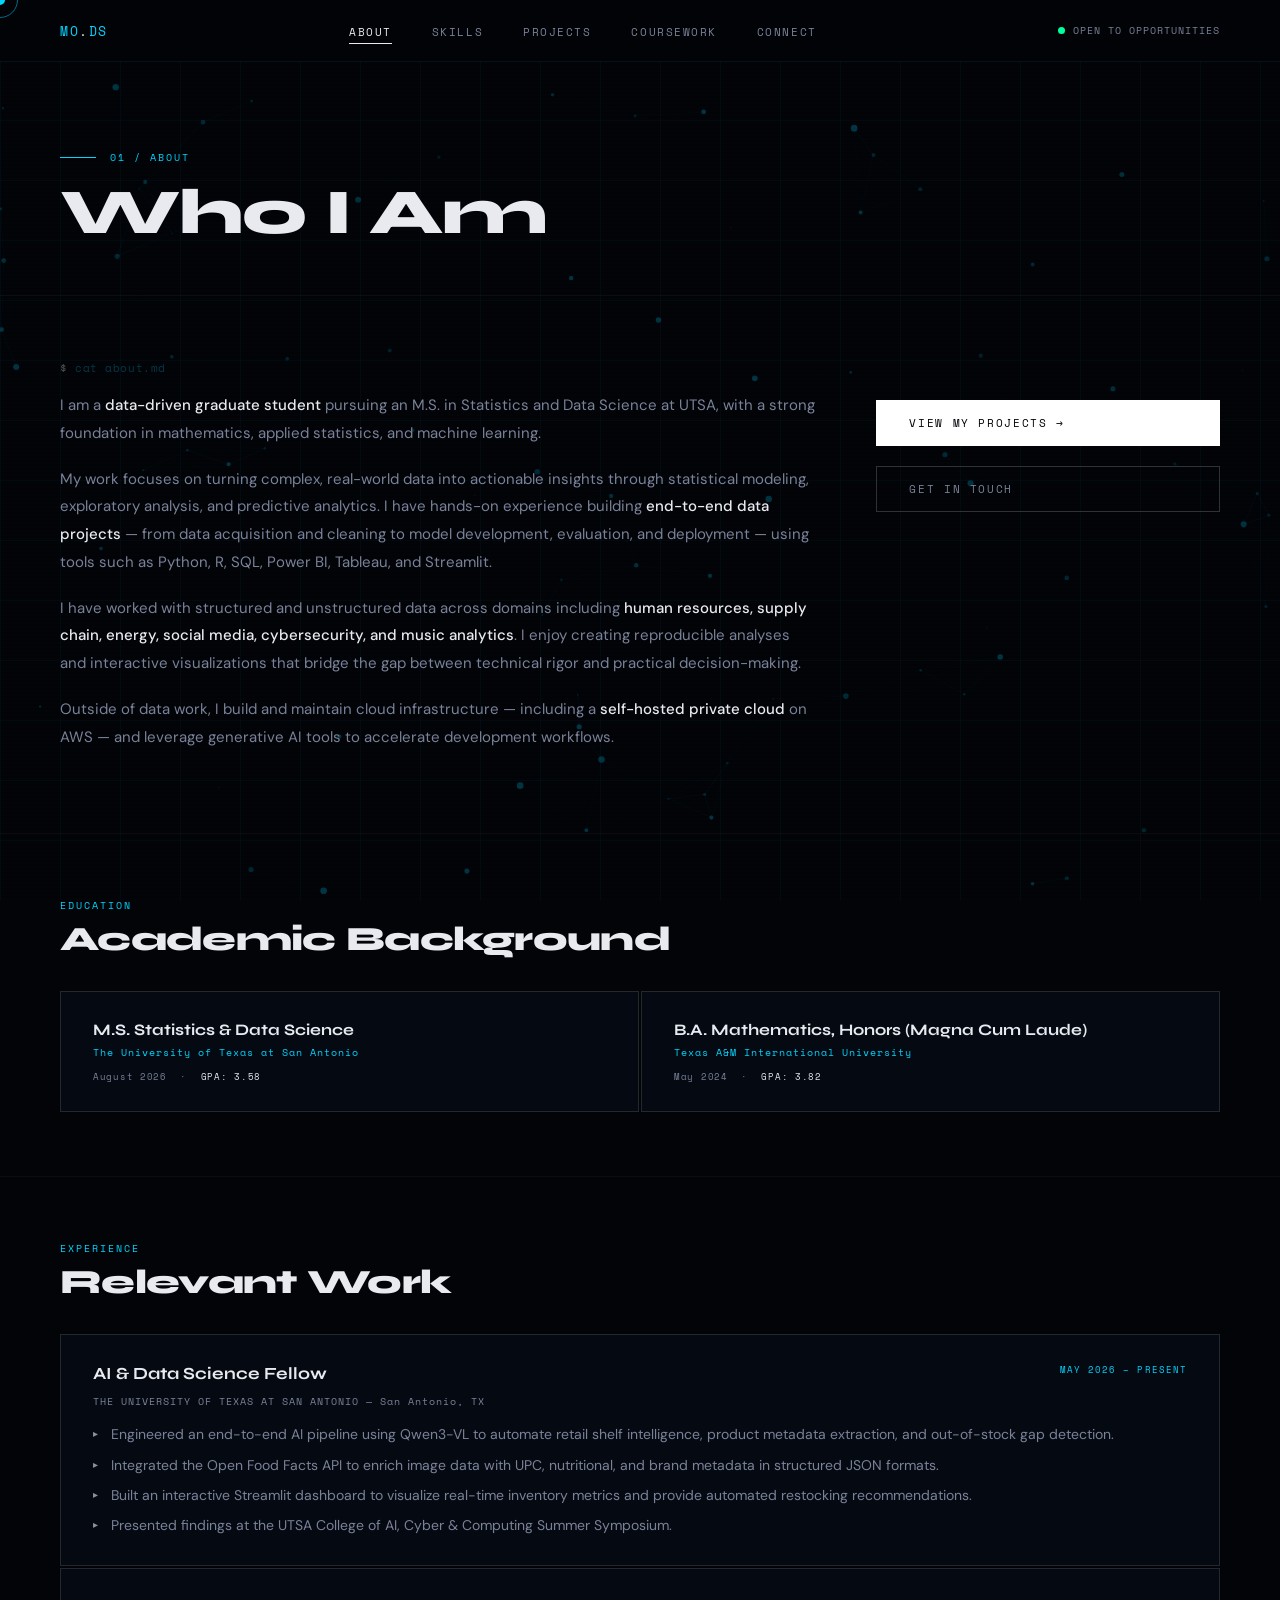
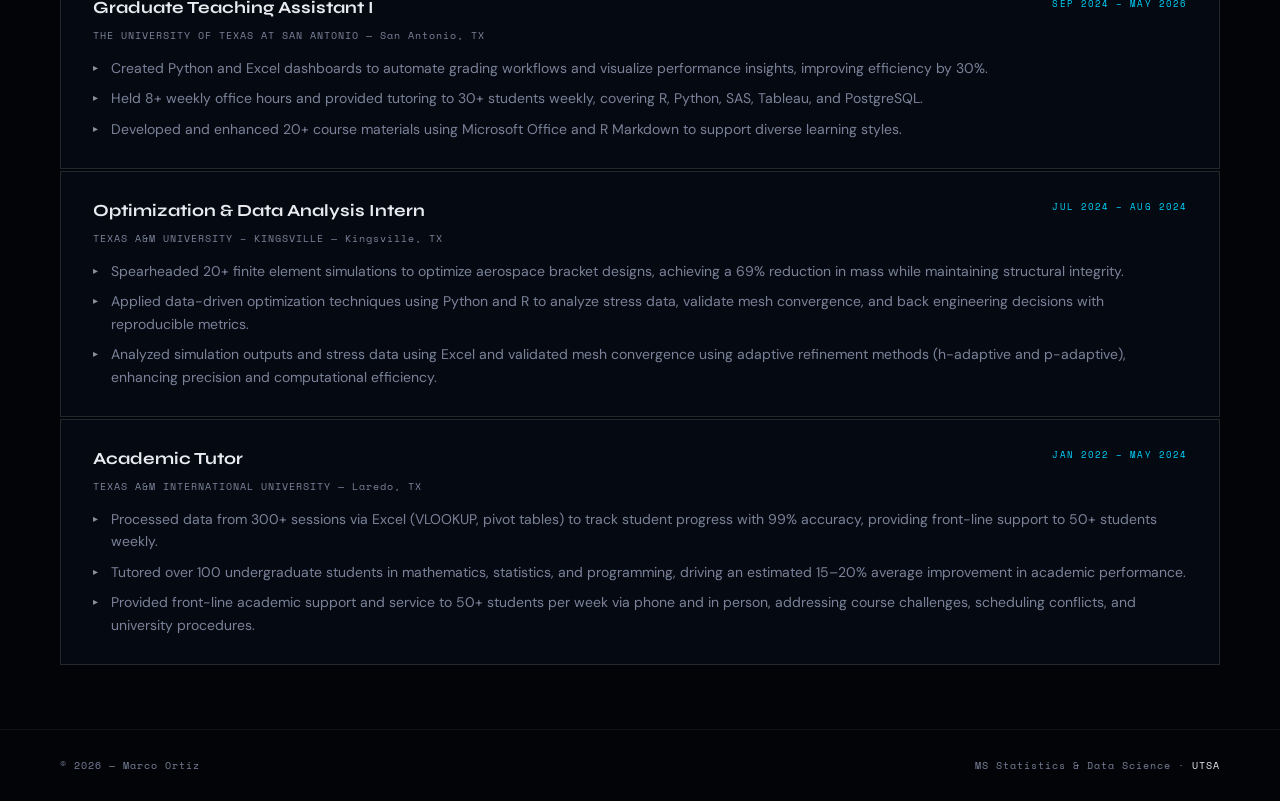
==== commit 2f2984bb: "Update about.html" ====
--- a/about.html
+++ b/about.html
@@ -138,8 +138,10 @@
         </div>
         <div class="tl-org">THE UNIVERSITY OF TEXAS AT SAN ANTONIO — San Antonio, TX</div>
         <ul class="tl-bullets">
-          <li>Collaborating with agile student teams of up to 4 to analyze complex, real-world datasets and engineer applied AI solutions for corporate partners.</li>
-          <li>Preparing data-driven frameworks and predictive outputs to present actionable findings at the culminating program symposium.</li>
+          <li>Engineered an end-to-end AI pipeline using Qwen3-VL to automate retail shelf intelligence, product metadata extraction, and out-of-stock gap detection.</li>
+          <li>Integrated the Open Food Facts API to enrich image data with UPC, nutritional, and brand metadata in structured JSON formats.</li>
+          <li>Built an interactive Streamlit dashboard to visualize real-time inventory metrics and provide automated restocking recommendations.</li>
+          <li>Presented findings at the UTSA College of AI, Cyber & Computing Summer Symposium.</li>
         </ul>
       </div>
       
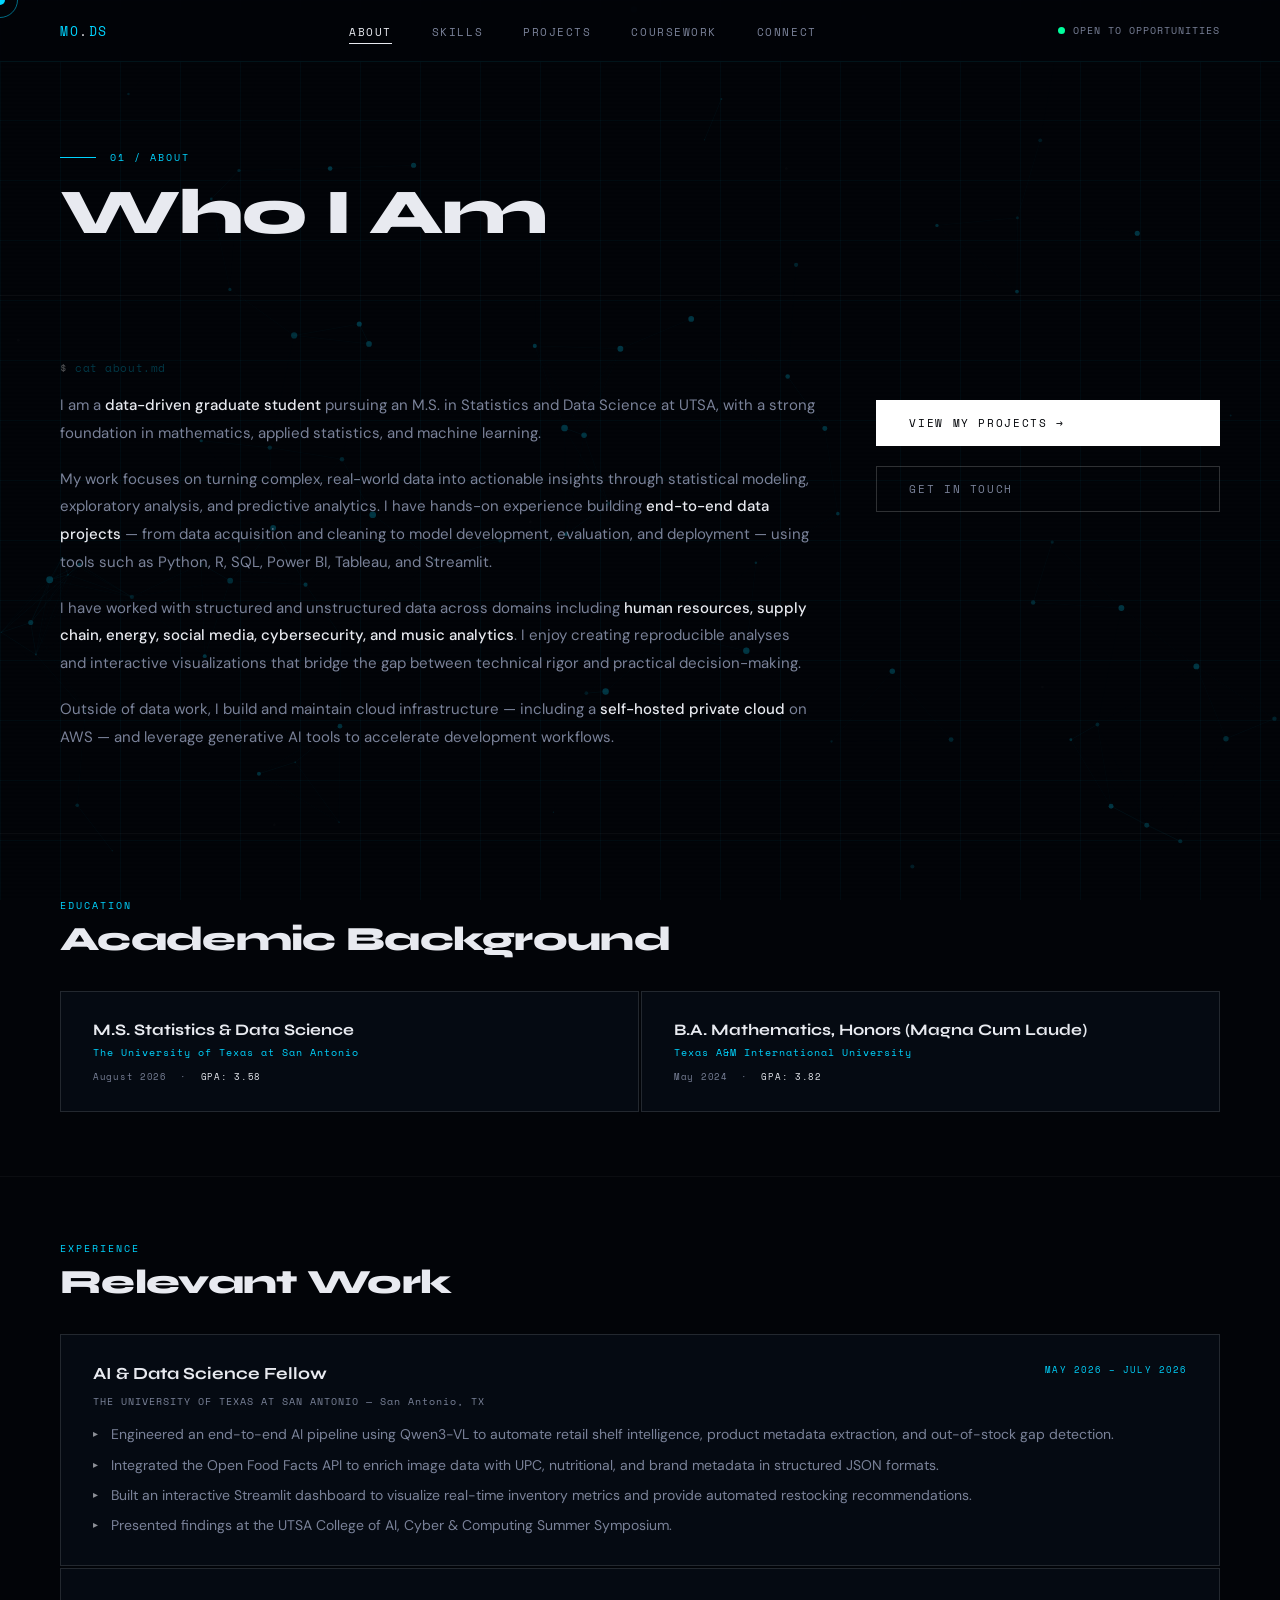
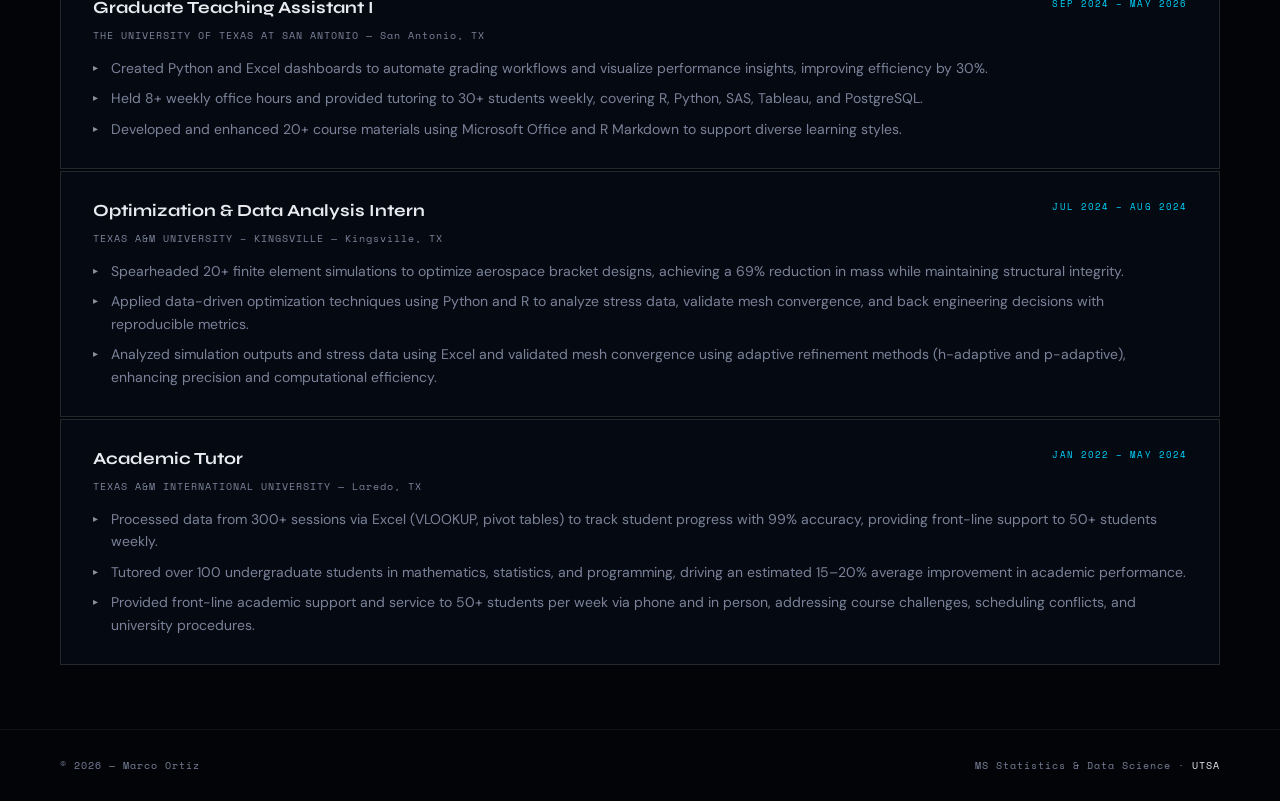
==== commit de444ac0: "Update about.html" ====
--- a/about.html
+++ b/about.html
@@ -134,7 +134,7 @@
         <div class="tl-item">
           <div class="tl-header">
             <div class="tl-role">AI &amp; Data Science Fellow</div>
-          <div class="tl-date">MAY 2026 – PRESENT</div>
+          <div class="tl-date">MAY 2026 – JULY 2026</div>
         </div>
         <div class="tl-org">THE UNIVERSITY OF TEXAS AT SAN ANTONIO — San Antonio, TX</div>
         <ul class="tl-bullets">
